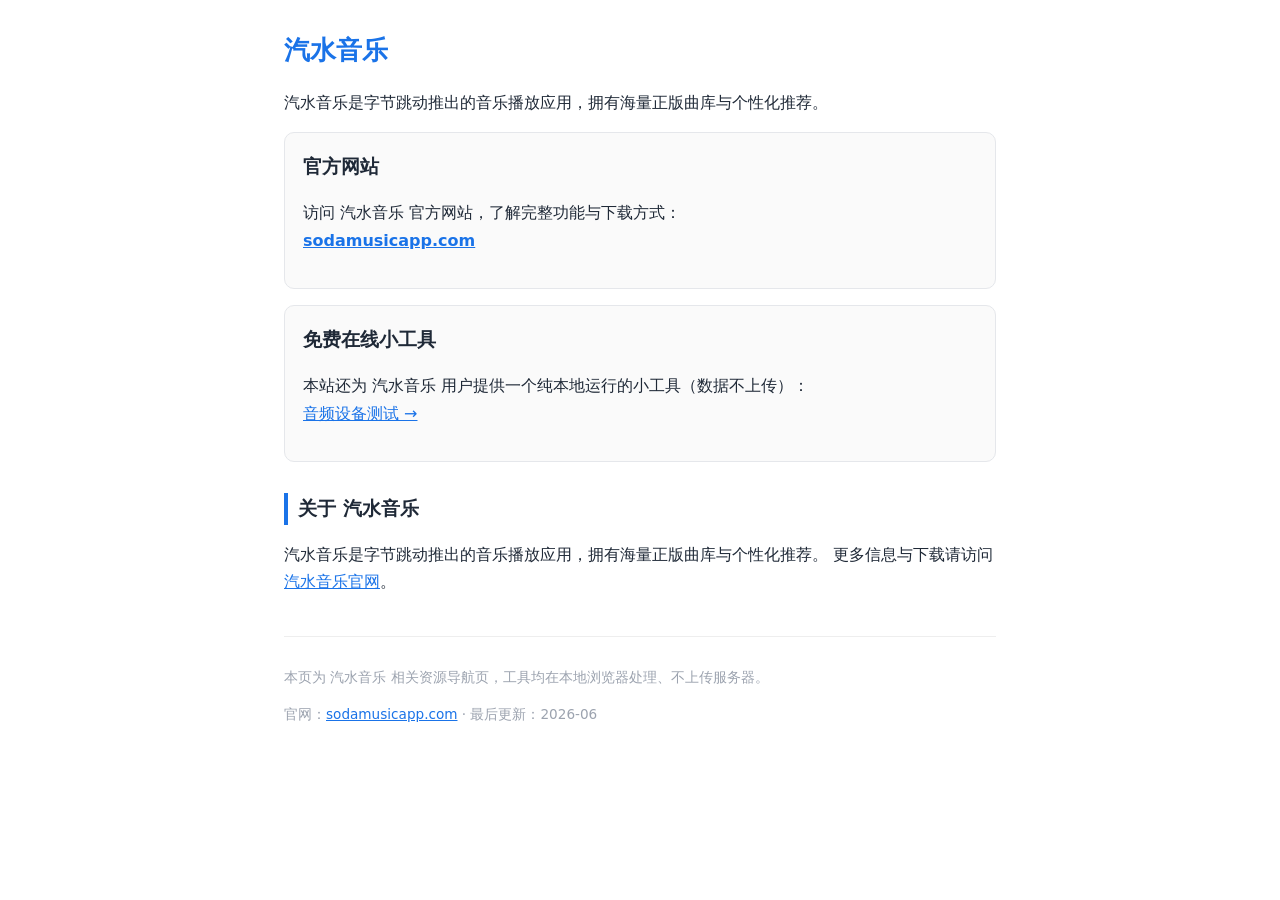
==== index.html @ d69ad5cb "add homepage" ====
<!DOCTYPE html>
<html lang="zh-CN">
<head>
<meta charset="UTF-8">
<meta name="viewport" content="width=device-width,initial-scale=1">
<title>汽水音乐 电脑版 - 官方资源与在线工具</title>
<meta name="description" content="汽水音乐相关资源导航：官网入口与免费在线小工具。汽水音乐是字节跳动推出的音乐播放应用，拥有海量正版曲库与个性化推荐。">
<link rel="canonical" href="https://ishabamir.github.io/">
<meta property="og:title" content="汽水音乐 电脑版">
<meta property="og:description" content="汽水音乐官网入口与免费在线小工具。">
<meta property="og:type" content="website">
<meta property="og:url" content="https://ishabamir.github.io/">
<style>:root{--b:#1a73e8}*{box-sizing:border-box}body{font-family:system-ui,-apple-system,"Segoe UI",sans-serif;max-width:760px;margin:0 auto;padding:24px;color:#1f2937;line-height:1.7;background:#fff}h1{color:var(--b);font-size:1.6rem;margin:.2em 0}h2{font-size:1.2rem;margin-top:1.6em;border-left:4px solid var(--b);padding-left:10px}.card{border:1px solid #e5e7eb;border-radius:10px;padding:18px;margin:16px 0;background:#fafafa}a{color:var(--b)}footer{margin-top:40px;padding-top:16px;border-top:1px solid #eee;color:#9ca3af;font-size:.85rem}</style>
</head>
<body>
<h1>汽水音乐</h1>
<p>汽水音乐是字节跳动推出的音乐播放应用，拥有海量正版曲库与个性化推荐。</p>
<div class="card">
<h2 style="margin-top:0;border:0;padding:0">官方网站</h2>
<p>访问 汽水音乐 官方网站，了解完整功能与下载方式：<br>
<a href="https://sodamusicapp.com/"><strong>sodamusicapp.com</strong></a></p>
</div>
<div class="card">
<h2 style="margin-top:0;border:0;padding:0">免费在线小工具</h2>
<p>本站还为 汽水音乐 用户提供一个纯本地运行的小工具（数据不上传）：<br>
<a href="https://ishabamir.github.io/sodamusicapp-audio-test/">音频设备测试 →</a></p>
</div>
<h2>关于 汽水音乐</h2>
<p>汽水音乐是字节跳动推出的音乐播放应用，拥有海量正版曲库与个性化推荐。 更多信息与下载请访问 <a href="https://sodamusicapp.com/">汽水音乐官网</a>。</p>
<footer>
<p>本页为 汽水音乐 相关资源导航页，工具均在本地浏览器处理、不上传服务器。</p>
<p>官网：<a href="https://sodamusicapp.com/">sodamusicapp.com</a> · 最后更新：2026-06</p>
</footer>
</body>
</html>
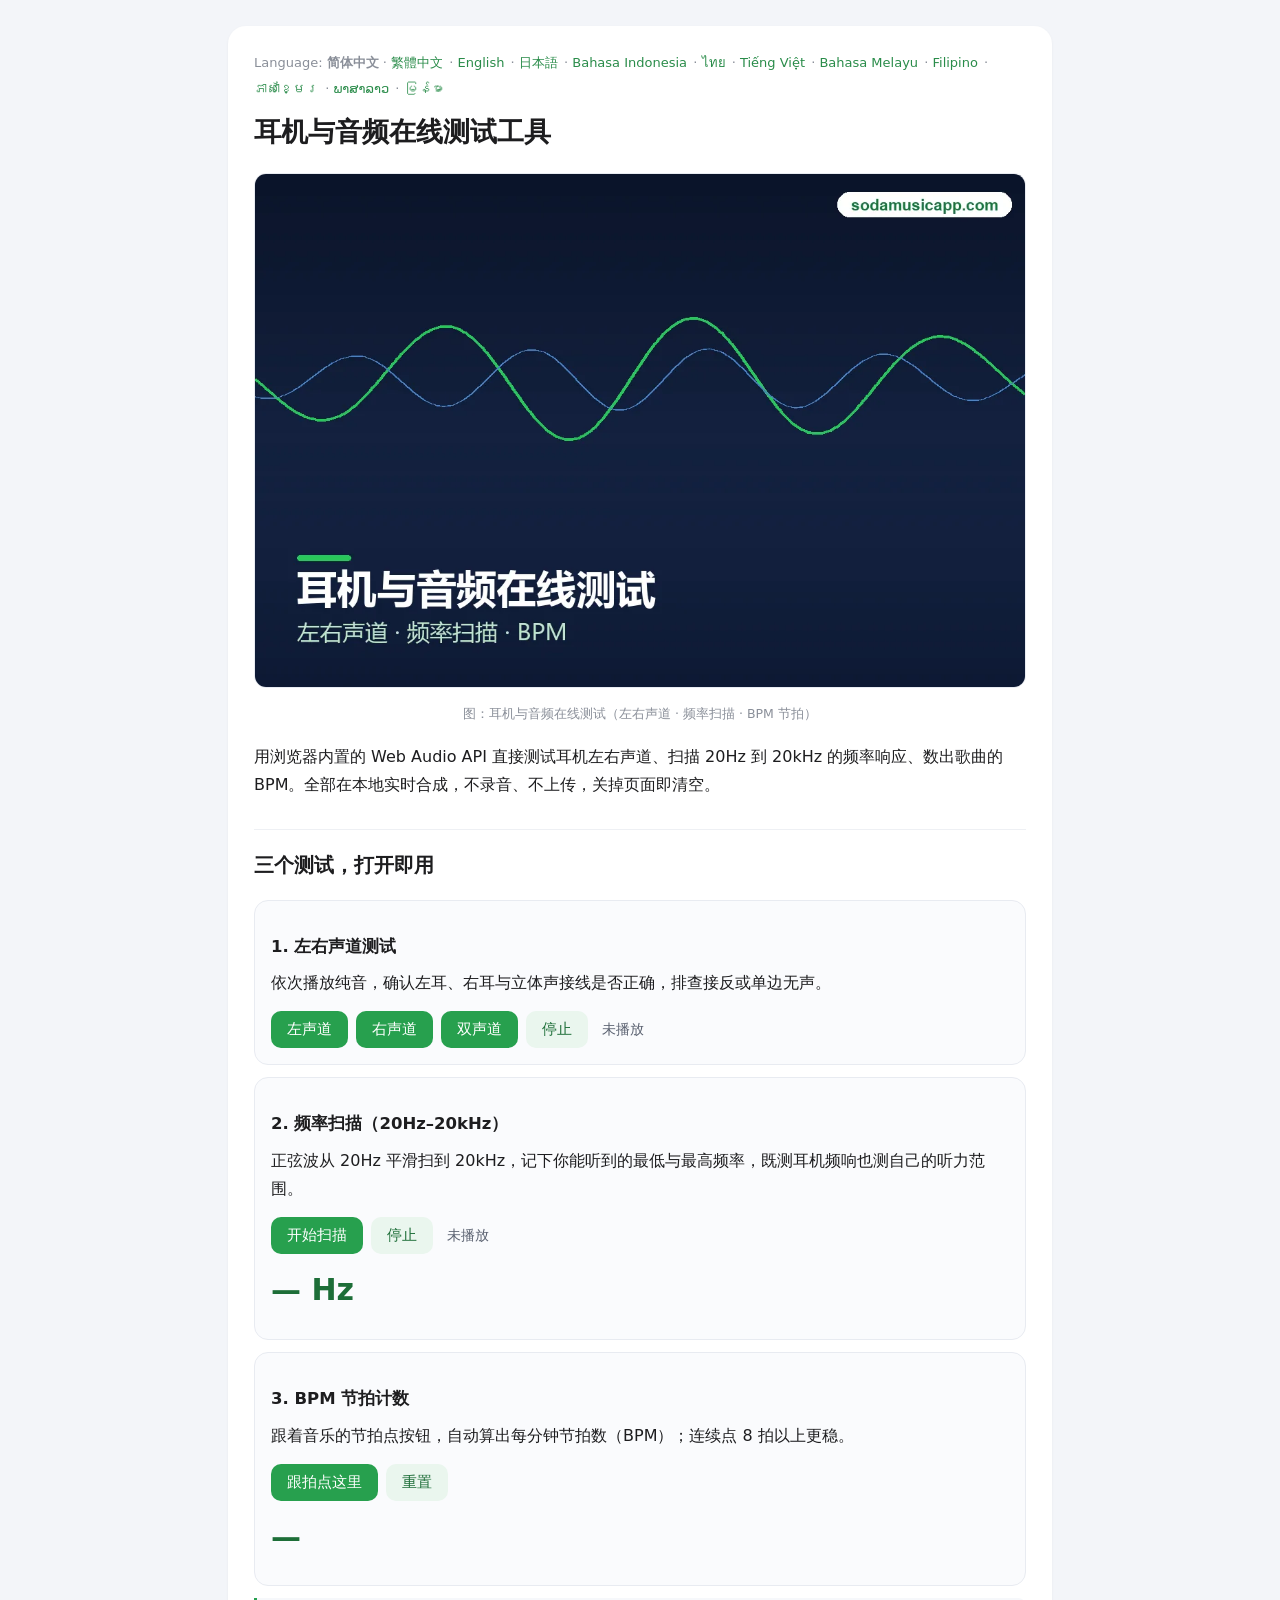
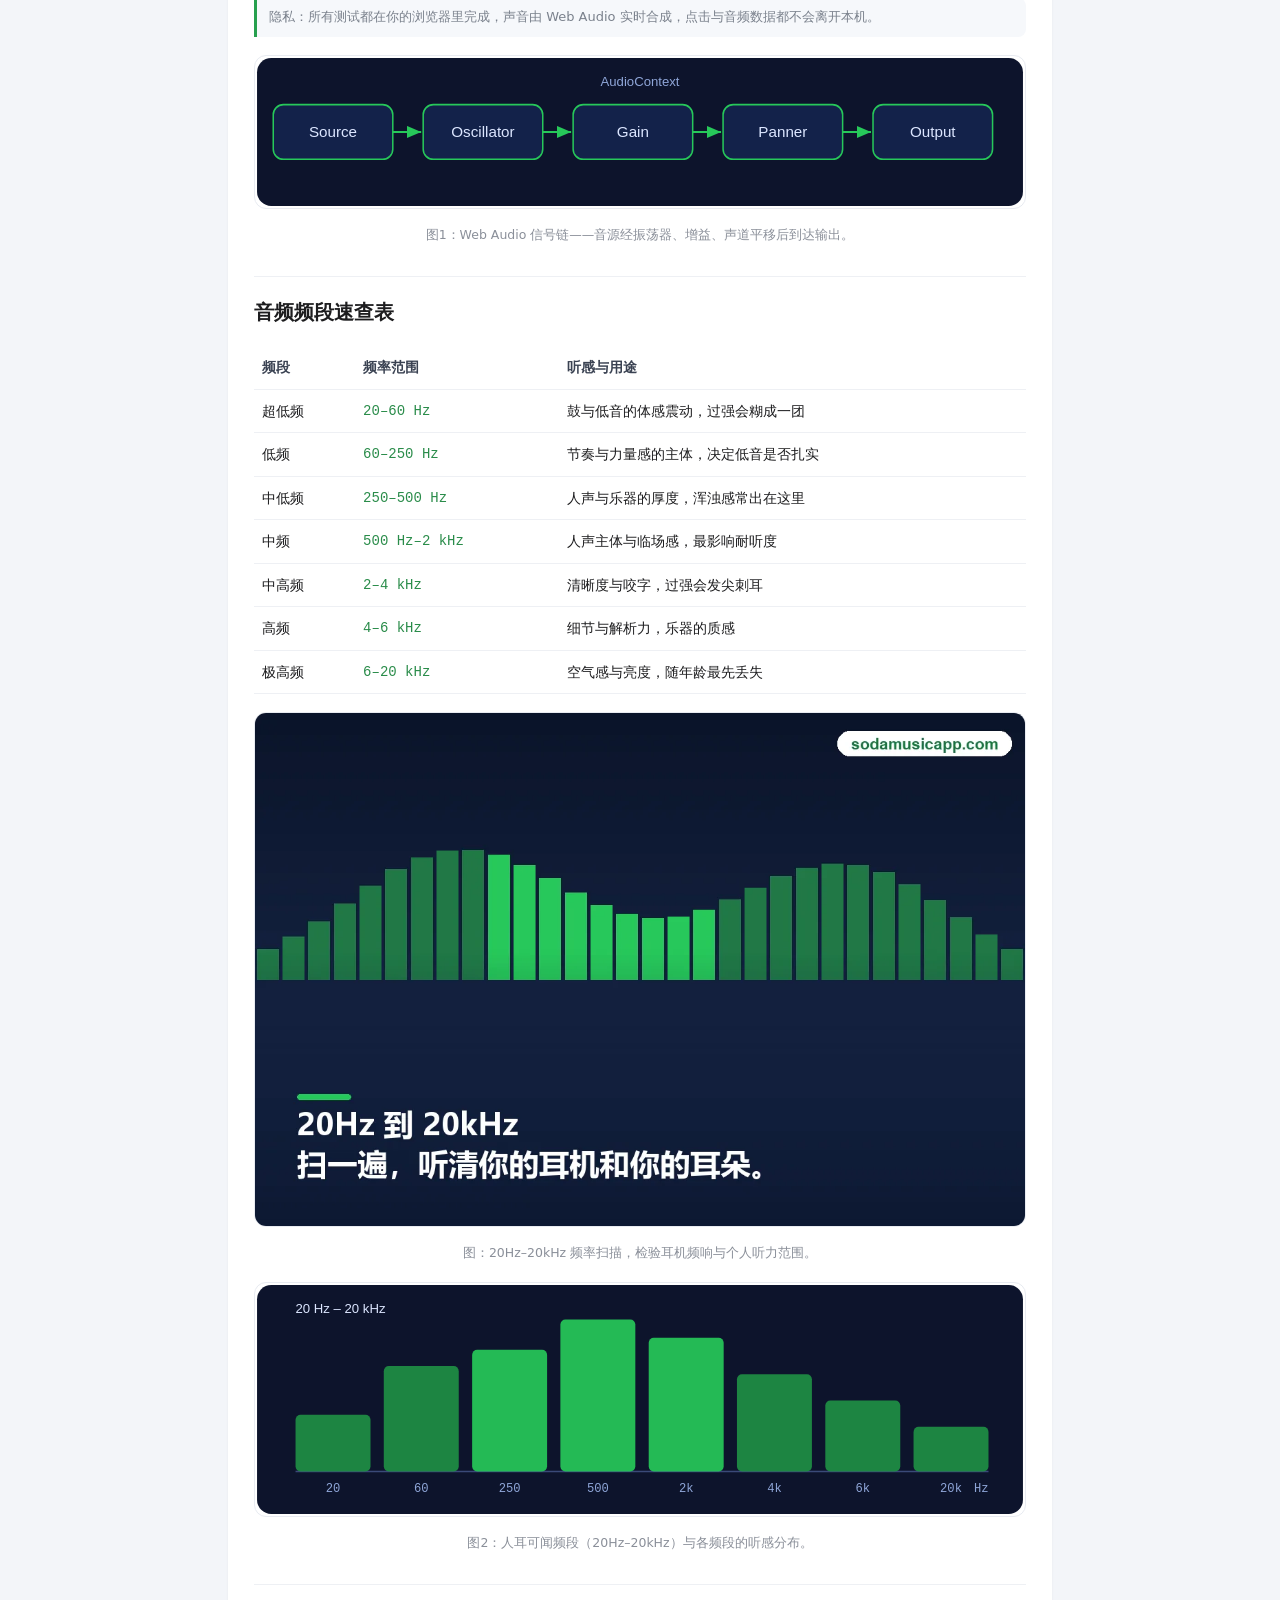
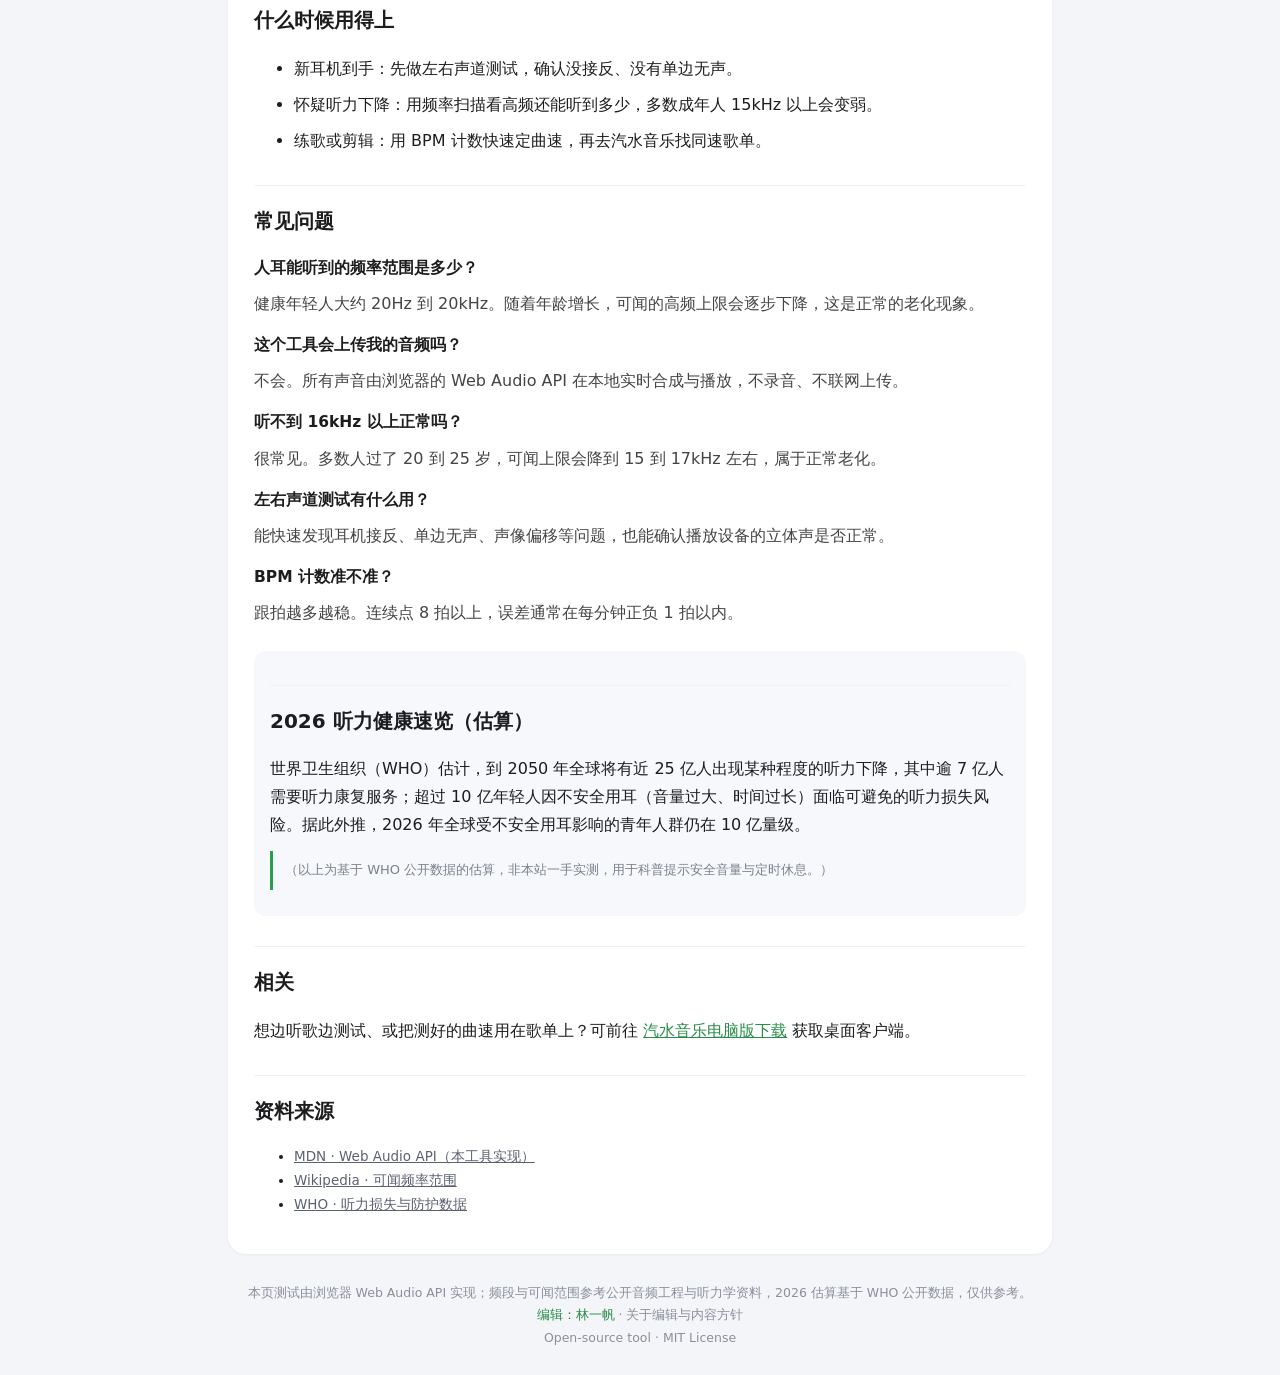
==== commit 75055316: "build: 12-language headphone & audio test (Web Audio) io page" ====
--- a/index.html
+++ b/index.html
@@ -1,35 +1,115 @@
-<!DOCTYPE html>
-<html lang="zh-CN">
-<head>
-<meta charset="UTF-8">
+<!DOCTYPE html><html lang="zh-Hans"><head><meta charset="utf-8">
 <meta name="viewport" content="width=device-width,initial-scale=1">
-<title>汽水音乐 电脑版 - 官方资源与在线工具</title>
-<meta name="description" content="汽水音乐相关资源导航：官网入口与免费在线小工具。汽水音乐是字节跳动推出的音乐播放应用，拥有海量正版曲库与个性化推荐。">
+<title>耳机左右声道测试·频率扫描·BPM 节拍计数｜在线音频测试工具</title>
+<meta name="description" content="免费在线耳机/音频测试：左右声道辨向、20Hz–20kHz 频率扫描测频响与听力、BPM 节拍计数。纯浏览器 Web Audio 运行，音频不上传。">
 <link rel="canonical" href="https://ishabamir.github.io/">
-<meta property="og:title" content="汽水音乐 电脑版">
-<meta property="og:description" content="汽水音乐官网入口与免费在线小工具。">
-<meta property="og:type" content="website">
-<meta property="og:url" content="https://ishabamir.github.io/">
-<style>:root{--b:#1a73e8}*{box-sizing:border-box}body{font-family:system-ui,-apple-system,"Segoe UI",sans-serif;max-width:760px;margin:0 auto;padding:24px;color:#1f2937;line-height:1.7;background:#fff}h1{color:var(--b);font-size:1.6rem;margin:.2em 0}h2{font-size:1.2rem;margin-top:1.6em;border-left:4px solid var(--b);padding-left:10px}.card{border:1px solid #e5e7eb;border-radius:10px;padding:18px;margin:16px 0;background:#fafafa}a{color:var(--b)}footer{margin-top:40px;padding-top:16px;border-top:1px solid #eee;color:#9ca3af;font-size:.85rem}</style>
+<link rel="alternate" hreflang="zh-Hans" href="https://ishabamir.github.io/">
+<link rel="alternate" hreflang="zh-Hant" href="https://ishabamir.github.io/zh-tw/">
+<link rel="alternate" hreflang="en" href="https://ishabamir.github.io/en/">
+<link rel="alternate" hreflang="ja" href="https://ishabamir.github.io/ja/">
+<link rel="alternate" hreflang="id" href="https://ishabamir.github.io/id/">
+<link rel="alternate" hreflang="th" href="https://ishabamir.github.io/th/">
+<link rel="alternate" hreflang="vi" href="https://ishabamir.github.io/vi/">
+<link rel="alternate" hreflang="ms" href="https://ishabamir.github.io/ms/">
+<link rel="alternate" hreflang="fil" href="https://ishabamir.github.io/fil/">
+<link rel="alternate" hreflang="km" href="https://ishabamir.github.io/km/">
+<link rel="alternate" hreflang="lo" href="https://ishabamir.github.io/lo/">
+<link rel="alternate" hreflang="my" href="https://ishabamir.github.io/my/">
+<link rel="alternate" hreflang="x-default" href="https://ishabamir.github.io/">
+<link rel="stylesheet" href="/style.css">
+<script type="application/ld+json">
+{
+ "@context": "https://schema.org",
+ "@graph": [
+  {
+   "@type": "WebApplication",
+   "name": "耳机与音频在线测试",
+   "url": "https://ishabamir.github.io/",
+   "applicationCategory": "MultimediaApplication",
+   "operatingSystem": "Web browser",
+   "browserRequirements": "Requires Web Audio API",
+   "inLanguage": "zh-Hans",
+   "description": "免费在线耳机/音频测试：左右声道辨向、20Hz–20kHz 频率扫描测频响与听力、BPM 节拍计数。纯浏览器 Web Audio 运行，音频不上传。",
+   "isAccessibleForFree": true,
+   "offers": {
+    "@type": "Offer",
+    "price": "0",
+    "priceCurrency": "USD"
+   },
+   "author": {
+    "@type": "Person",
+    "name": "Lin Yifan",
+    "url": "https://ishabamir.github.io/about-editorial/"
+   }
+  },
+  {
+   "@type": "FAQPage",
+   "inLanguage": "zh-Hans",
+   "url": "https://ishabamir.github.io/",
+   "mainEntity": [
+    {
+     "@type": "Question",
+     "name": "人耳能听到的频率范围是多少？",
+     "acceptedAnswer": {
+      "@type": "Answer",
+      "text": "健康年轻人大约 20Hz 到 20kHz。随着年龄增长，可闻的高频上限会逐步下降，这是正常的老化现象。"
+     }
+    },
+    {
+     "@type": "Question",
+     "name": "这个工具会上传我的音频吗？",
+     "acceptedAnswer": {
+      "@type": "Answer",
+      "text": "不会。所有声音由浏览器的 Web Audio API 在本地实时合成与播放，不录音、不联网上传。"
+     }
+    },
+    {
+     "@type": "Question",
+     "name": "听不到 16kHz 以上正常吗？",
+     "acceptedAnswer": {
+      "@type": "Answer",
+      "text": "很常见。多数人过了 20 到 25 岁，可闻上限会降到 15 到 17kHz 左右，属于正常老化。"
+     }
+    },
+    {
+     "@type": "Question",
+     "name": "左右声道测试有什么用？",
+     "acceptedAnswer": {
+      "@type": "Answer",
+      "text": "能快速发现耳机接反、单边无声、声像偏移等问题，也能确认播放设备的立体声是否正常。"
+     }
+    },
+    {
+     "@type": "Question",
+     "name": "BPM 计数准不准？",
+     "acceptedAnswer": {
+      "@type": "Answer",
+      "text": "跟拍越多越稳。连续点 8 拍以上，误差通常在每分钟正负 1 拍以内。"
+     }
+    }
+   ]
+  }
+ ]
+}
+</script>
 </head>
-<body>
-<h1>汽水音乐</h1>
-<p>汽水音乐是字节跳动推出的音乐播放应用，拥有海量正版曲库与个性化推荐。</p>
-<div class="card">
-<h2 style="margin-top:0;border:0;padding:0">官方网站</h2>
-<p>访问 汽水音乐 官方网站，了解完整功能与下载方式：<br>
-<a href="https://sodamusicapp.com/"><strong>sodamusicapp.com</strong></a></p>
+<body><div class="wrap"><main>
+<nav class="lang">Language: <strong>简体中文</strong> · <a href="/zh-tw/">繁體中文</a> · <a href="/en/">English</a> · <a href="/ja/">日本語</a> · <a href="/id/">Bahasa Indonesia</a> · <a href="/th/">ไทย</a> · <a href="/vi/">Tiếng Việt</a> · <a href="/ms/">Bahasa Melayu</a> · <a href="/fil/">Filipino</a> · <a href="/km/">ភាសាខ្មែរ</a> · <a href="/lo/">ພາສາລາວ</a> · <a href="/my/">မြန်မာ</a></nav>
+<h1>耳机与音频在线测试工具</h1>
+<figure class="i4png"><picture><source type="image/webp" srcset="/img/cover_zh.webp"><img src="/img/cover_zh.png" alt="耳机与音频在线测试工具示意图" fetchpriority="high" width="1120" height="746"></picture><figcaption>图：耳机与音频在线测试（左右声道 · 频率扫描 · BPM 节拍）</figcaption></figure>
+<p>用浏览器内置的 Web Audio API 直接测试耳机左右声道、扫描 20Hz 到 20kHz 的频率响应、数出歌曲的 BPM。全部在本地实时合成，不录音、不上传，关掉页面即清空。</p>
+<h2>三个测试，打开即用</h2>
+<div class="tool"><h3>1. 左右声道测试</h3><p>依次播放纯音，确认左耳、右耳与立体声接线是否正确，排查接反或单边无声。</p><button id="lr-left">左声道</button><button id="lr-right">右声道</button><button id="lr-both">双声道</button><button id="lr-stop" class="ghost">停止</button><span id="lrstate" class="state">未播放</span></div><div class="tool"><h3>2. 频率扫描（20Hz–20kHz）</h3><p>正弦波从 20Hz 平滑扫到 20kHz，记下你能听到的最低与最高频率，既测耳机频响也测自己的听力范围。</p><button id="sweep-start">开始扫描</button><button id="sweep-stop" class="ghost">停止</button><span id="sweepstate" class="state">未播放</span><div class="big" id="sweephz">— Hz</div></div><div class="tool"><h3>3. BPM 节拍计数</h3><p>跟着音乐的节拍点按钮，自动算出每分钟节拍数（BPM）；连续点 8 拍以上更稳。</p><button id="bpm-tap">跟拍点这里</button><button id="bpm-reset" class="ghost">重置</button><div class="big" id="bpmval">—</div></div><p class="note">隐私：所有测试都在你的浏览器里完成，声音由 Web Audio 实时合成，点击与音频数据都不会离开本机。</p>
+<figure class="diagwrap"><svg viewBox="0 0 760 150" xmlns="http://www.w3.org/2000/svg" role="img" aria-label="Web Audio signal chain" class="diag"><defs><marker id="ar" markerWidth="9" markerHeight="9" refX="7" refY="3" orient="auto"><path d="M0,0 L7,3 L0,6 Z" fill="#27c85a"/></marker></defs><rect x="2" y="2" width="756" height="146" rx="14" fill="#0d142c"/><rect x="18" y="48" width="118" height="54" rx="10" fill="#13224a" stroke="#27c85a" stroke-width="1.5"/><text x="77" y="80" fill="#dce6ff" font-family="Segoe UI,Arial" font-size="15" text-anchor="middle">Source</text><line x1="136" y1="75" x2="164" y2="75" stroke="#27c85a" stroke-width="2" marker-end="url(#ar)"/><rect x="166" y="48" width="118" height="54" rx="10" fill="#13224a" stroke="#27c85a" stroke-width="1.5"/><text x="225" y="80" fill="#dce6ff" font-family="Segoe UI,Arial" font-size="15" text-anchor="middle">Oscillator</text><line x1="284" y1="75" x2="312" y2="75" stroke="#27c85a" stroke-width="2" marker-end="url(#ar)"/><rect x="314" y="48" width="118" height="54" rx="10" fill="#13224a" stroke="#27c85a" stroke-width="1.5"/><text x="373" y="80" fill="#dce6ff" font-family="Segoe UI,Arial" font-size="15" text-anchor="middle">Gain</text><line x1="432" y1="75" x2="460" y2="75" stroke="#27c85a" stroke-width="2" marker-end="url(#ar)"/><rect x="462" y="48" width="118" height="54" rx="10" fill="#13224a" stroke="#27c85a" stroke-width="1.5"/><text x="521" y="80" fill="#dce6ff" font-family="Segoe UI,Arial" font-size="15" text-anchor="middle">Panner</text><line x1="580" y1="75" x2="608" y2="75" stroke="#27c85a" stroke-width="2" marker-end="url(#ar)"/><rect x="610" y="48" width="118" height="54" rx="10" fill="#13224a" stroke="#27c85a" stroke-width="1.5"/><text x="669" y="80" fill="#dce6ff" font-family="Segoe UI,Arial" font-size="15" text-anchor="middle">Output</text><text x="380" y="30" fill="#8fa6d8" font-family="Segoe UI,Arial" font-size="13" text-anchor="middle">AudioContext</text></svg><figcaption>图1：Web Audio 信号链——音源经振荡器、增益、声道平移后到达输出。</figcaption></figure>
+<h2>音频频段速查表</h2>
+<table><tr><th>频段</th><th>频率范围</th><th>听感与用途</th></tr><tr><td>超低频</td><td class="mono">20–60 Hz</td><td>鼓与低音的体感震动，过强会糊成一团</td></tr><tr><td>低频</td><td class="mono">60–250 Hz</td><td>节奏与力量感的主体，决定低音是否扎实</td></tr><tr><td>中低频</td><td class="mono">250–500 Hz</td><td>人声与乐器的厚度，浑浊感常出在这里</td></tr><tr><td>中频</td><td class="mono">500 Hz–2 kHz</td><td>人声主体与临场感，最影响耐听度</td></tr><tr><td>中高频</td><td class="mono">2–4 kHz</td><td>清晰度与咬字，过强会发尖刺耳</td></tr><tr><td>高频</td><td class="mono">4–6 kHz</td><td>细节与解析力，乐器的质感</td></tr><tr><td>极高频</td><td class="mono">6–20 kHz</td><td>空气感与亮度，随年龄最先丢失</td></tr></table>
+<figure class="i4png"><picture><source type="image/webp" srcset="/img/board_zh.webp"><img src="/img/board_zh.png" alt="人耳可闻频段与频率扫描示意图" loading="lazy" width="1120" height="746"></picture><figcaption>图：20Hz–20kHz 频率扫描，检验耳机频响与个人听力范围。</figcaption></figure>
+<figure class="diagwrap"><svg viewBox="0 0 760 230" xmlns="http://www.w3.org/2000/svg" role="img" aria-label="Human audible frequency spectrum 20Hz to 20kHz" class="diag"><rect x="2" y="2" width="756" height="226" rx="14" fill="#0d142c"/><line x1="40" y1="186" x2="724" y2="186" stroke="#3a4a78" stroke-width="1.5"/><rect x="40.0" y="130" width="74" height="56" rx="5" fill="#1f8f45" opacity="0.92"/><text x="77.0" y="206" fill="#8fa6d8" font-family="Consolas,monospace" font-size="12" text-anchor="middle">20</text><rect x="127.1" y="82" width="74" height="104" rx="5" fill="#1f8f45" opacity="0.92"/><text x="164.1" y="206" fill="#8fa6d8" font-family="Consolas,monospace" font-size="12" text-anchor="middle">60</text><rect x="214.3" y="66" width="74" height="120" rx="5" fill="#27c85a" opacity="0.92"/><text x="251.3" y="206" fill="#8fa6d8" font-family="Consolas,monospace" font-size="12" text-anchor="middle">250</text><rect x="301.4" y="36" width="74" height="150" rx="5" fill="#27c85a" opacity="0.92"/><text x="338.4" y="206" fill="#8fa6d8" font-family="Consolas,monospace" font-size="12" text-anchor="middle">500</text><rect x="388.6" y="54" width="74" height="132" rx="5" fill="#27c85a" opacity="0.92"/><text x="425.6" y="206" fill="#8fa6d8" font-family="Consolas,monospace" font-size="12" text-anchor="middle">2k</text><rect x="475.7" y="90" width="74" height="96" rx="5" fill="#1f8f45" opacity="0.92"/><text x="512.7" y="206" fill="#8fa6d8" font-family="Consolas,monospace" font-size="12" text-anchor="middle">4k</text><rect x="562.9" y="116" width="74" height="70" rx="5" fill="#1f8f45" opacity="0.92"/><text x="599.9" y="206" fill="#8fa6d8" font-family="Consolas,monospace" font-size="12" text-anchor="middle">6k</text><rect x="650.0" y="142" width="74" height="44" rx="5" fill="#1f8f45" opacity="0.92"/><text x="687.0" y="206" fill="#8fa6d8" font-family="Consolas,monospace" font-size="12" text-anchor="middle">20k</text><text x="724" y="206" fill="#8fa6d8" font-family="Consolas,monospace" font-size="12" text-anchor="end">Hz</text><text x="40" y="30" fill="#dce6ff" font-family="Segoe UI,Arial" font-size="13">20 Hz – 20 kHz</text></svg><figcaption>图2：人耳可闻频段（20Hz–20kHz）与各频段的听感分布。</figcaption></figure>
+<h2>什么时候用得上</h2>
+<ul class="scenes"><li>新耳机到手：先做左右声道测试，确认没接反、没有单边无声。</li><li>怀疑听力下降：用频率扫描看高频还能听到多少，多数成年人 15kHz 以上会变弱。</li><li>练歌或剪辑：用 BPM 计数快速定曲速，再去汽水音乐找同速歌单。</li></ul><h2>常见问题</h2>
+<div class="faq"><h3>人耳能听到的频率范围是多少？</h3><p>健康年轻人大约 20Hz 到 20kHz。随着年龄增长，可闻的高频上限会逐步下降，这是正常的老化现象。</p><h3>这个工具会上传我的音频吗？</h3><p>不会。所有声音由浏览器的 Web Audio API 在本地实时合成与播放，不录音、不联网上传。</p><h3>听不到 16kHz 以上正常吗？</h3><p>很常见。多数人过了 20 到 25 岁，可闻上限会降到 15 到 17kHz 左右，属于正常老化。</p><h3>左右声道测试有什么用？</h3><p>能快速发现耳机接反、单边无声、声像偏移等问题，也能确认播放设备的立体声是否正常。</p><h3>BPM 计数准不准？</h3><p>跟拍越多越稳。连续点 8 拍以上，误差通常在每分钟正负 1 拍以内。</p></div><section id="i4data"><h2>2026 听力健康速览（估算）</h2><p>世界卫生组织（WHO）估计，到 2050 年全球将有近 25 亿人出现某种程度的听力下降，其中逾 7 亿人需要听力康复服务；超过 10 亿年轻人因不安全用耳（音量过大、时间过长）面临可避免的听力损失风险。据此外推，2026 年全球受不安全用耳影响的青年人群仍在 10 亿量级。</p><p class="note">（以上为基于 WHO 公开数据的估算，非本站一手实测，用于科普提示安全音量与定时休息。）</p></section><div class="related"><h2>相关</h2><p>想边听歌边测试、或把测好的曲速用在歌单上？可前往 <a href="https://sodamusicapp.com/download/">汽水音乐电脑版下载</a> 获取桌面客户端。</p></div><div class="src"><h2>资料来源</h2><ul><li><a href="https://developer.mozilla.org/en-US/docs/Web/API/Web_Audio_API" rel="nofollow" target="_blank">MDN · Web Audio API（本工具实现）</a></li><li><a href="https://en.wikipedia.org/wiki/Hearing_range" rel="nofollow" target="_blank">Wikipedia · 可闻频率范围</a></li><li><a href="https://www.who.int/news-room/fact-sheets/detail/deafness-and-hearing-loss" rel="nofollow" target="_blank">WHO · 听力损失与防护数据</a></li></ul></div>
+</main>
+<footer>本页测试由浏览器 Web Audio API 实现；频段与可闻范围参考公开音频工程与听力学资料，2026 估算基于 WHO 公开数据，仅供参考。<br><a href="/about-editorial/">编辑：林一帆</a> · 关于编辑与内容方针<br>Open-source tool · MIT License</footer>
 </div>
-<div class="card">
-<h2 style="margin-top:0;border:0;padding:0">免费在线小工具</h2>
-<p>本站还为 汽水音乐 用户提供一个纯本地运行的小工具（数据不上传）：<br>
-<a href="https://ishabamir.github.io/sodamusicapp-audio-test/">音频设备测试 →</a></p>
-</div>
-<h2>关于 汽水音乐</h2>
-<p>汽水音乐是字节跳动推出的音乐播放应用，拥有海量正版曲库与个性化推荐。 更多信息与下载请访问 <a href="https://sodamusicapp.com/">汽水音乐官网</a>。</p>
-<footer>
-<p>本页为 汽水音乐 相关资源导航页，工具均在本地浏览器处理、不上传服务器。</p>
-<p>官网：<a href="https://sodamusicapp.com/">sodamusicapp.com</a> · 最后更新：2026-06</p>
-</footer>
-</body>
-</html>+<script>window.L={"js_idle": "未播放", "js_playing": "播放中", "js_sweeping": "扫描中…", "js_taps": "继续跟拍…", "js_bpm": "BPM", "lr_left": "左声道", "lr_right": "右声道", "lr_both": "双声道", "left": "左声道", "right": "右声道", "both": "双声道", "idle": "未播放", "playing": "播放中", "sweeping": "扫描中…", "taps": "继续跟拍…", "bpm": "BPM"};</script>
+<script src="/app.js"></script></body></html>
--- a/style.css
+++ b/style.css
@@ -0,0 +1,30 @@
+*{box-sizing:border-box}
+body{font-family:system-ui,-apple-system,"Segoe UI",Arial,"Microsoft YaHei";line-height:1.75;color:#1d1d1f;background:#f3f5f9;margin:0}
+.wrap{max-width:860px;margin:0 auto;padding:26px 18px}
+main{background:#fff;border-radius:18px;padding:24px 26px;box-shadow:0 1px 3px rgba(0,0,0,.05)}
+h1{margin:.2em 0 .4em;font-size:27px}
+h2{font-size:20px;margin-top:30px;border-top:1px solid #eef0f4;padding-top:18px}
+h3{font-size:16.5px;margin:18px 0 6px}
+p{margin:.5em 0}
+nav.lang{font-size:13px;color:#8a8f99;line-height:2;margin-bottom:6px}
+nav.lang a{color:#2a8c4a;text-decoration:none;margin-right:2px}
+.tool{border:1px solid #e8ebf1;border-radius:14px;padding:14px 16px;margin:12px 0;background:#fafbfd}
+button{font-size:15px;padding:9px 16px;margin:6px 8px 2px 0;border:0;border-radius:10px;background:#27a04e;color:#fff;cursor:pointer}
+button.ghost{background:#eaf6ee;color:#1d6e38}
+button:active{transform:translateY(1px)}
+.state{display:inline-block;margin-left:6px;font-size:14px;color:#5a6170;min-width:90px}
+.big{font-size:30px;font-weight:700;color:#1d6e38;margin:8px 0}
+.note{font-size:13px;color:#7a818c;background:#f6f8fb;border-left:3px solid #27a04e;padding:8px 12px;border-radius:0 8px 8px 0;margin:12px 0}
+table{border-collapse:collapse;width:100%;margin-top:10px;font-size:14px}
+td,th{border-bottom:1px solid #eef0f4;padding:9px 8px;text-align:left;vertical-align:top}
+th{color:#3a4252}.mono{font-family:Consolas,ui-monospace,monospace;color:#2a8c4a;white-space:nowrap}
+figure.i4png,figure.diagwrap{margin:18px 0}
+figure.i4png img,svg.diag{width:100%;height:auto;border-radius:12px;border:1px solid #e8ebf1}
+figcaption{color:#8a8f99;font-size:12.5px;text-align:center;margin-top:6px}
+.faq h3{font-size:15.5px;margin-top:14px}.faq p{color:#444}
+.scenes li{margin:8px 0}
+.related a{color:#2a8c4a}
+.src{font-size:13.5px}.src a{color:#5a6170}
+footer{color:#8a8f99;font-size:12.5px;margin-top:28px;text-align:center;line-height:1.8}
+footer a{color:#2a8c4a;text-decoration:none}
+#i4data{background:#f6f8fb;border-radius:12px;padding:4px 16px 14px;margin-top:24px}
